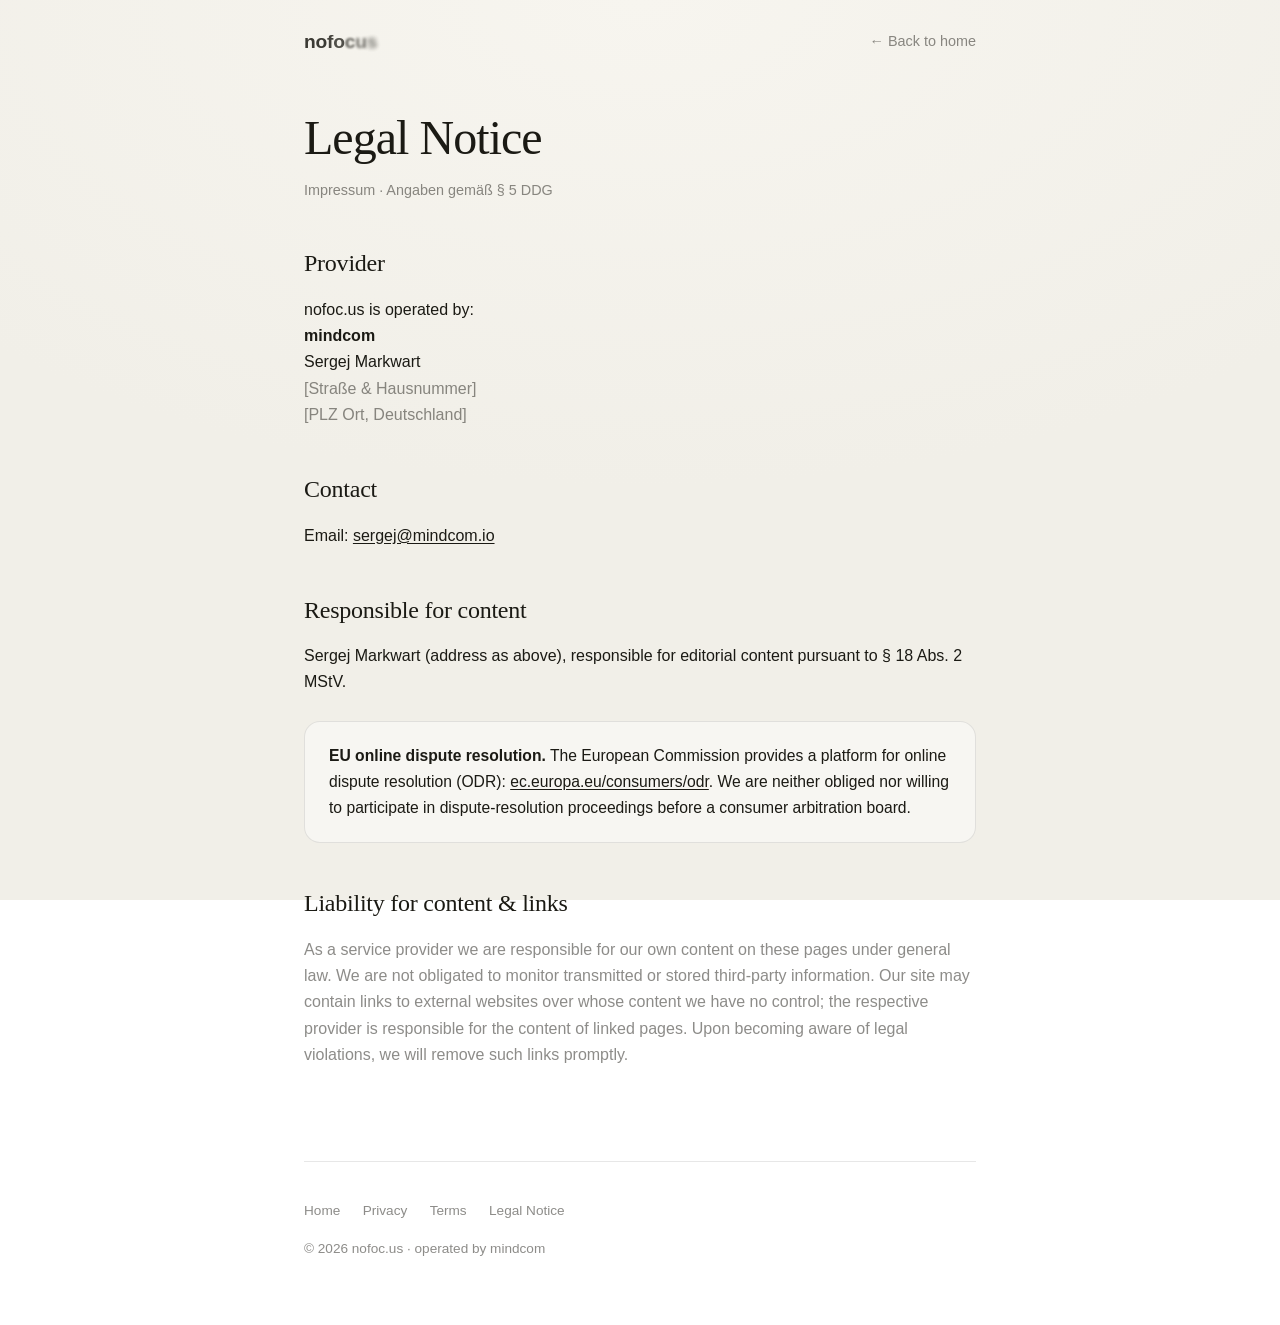
==== docs/imprint.html @ 4979b0a7 "Set Pro price to $5.90 one-time; add privacy, terms & legal notice pages Co-Authored-By: Claude Opus" ====
<!DOCTYPE html>
<html lang="en">
  <head>
    <meta charset="UTF-8" />
    <meta name="viewport" content="width=device-width, initial-scale=1.0" />
    <title>Legal Notice / Impressum — nofocus</title>
    <meta name="description" content="Legal notice and provider identification for nofoc.us." />
    <meta name="theme-color" content="#f1efe8" />
    <link rel="icon" type="image/png" href="icon128.png" />
    <link rel="canonical" href="https://nofoc.us/imprint.html" />
    <link rel="stylesheet" href="legal.css" />
  </head>
  <body>
    <div class="wrap">
      <nav class="nav">
        <a class="logo" href="/" aria-label="nofocus"
          >no<span class="fade"><span>f</span><span>o</span><span>c</span><span>u</span><span>s</span></span></a
        >
        <a class="back" href="/">← Back to home</a>
      </nav>

      <main>
        <h1 class="doc-title">Legal Notice</h1>
        <p class="effective">Impressum · Angaben gemäß § 5 DDG</p>

        <h2>Provider</h2>
        <p>
          nofoc.us is operated by:<br />
          <strong>mindcom</strong><br />
          Sergej Markwart<br />
          <!-- TODO: Vollständige Postanschrift für ein gültiges Impressum eintragen -->
          <span class="muted">[Straße &amp; Hausnummer]</span><br />
          <span class="muted">[PLZ Ort, Deutschland]</span>
        </p>

        <h2>Contact</h2>
        <p>
          Email: <a href="mailto:sergej@mindcom.io">sergej@mindcom.io</a>
        </p>

        <h2>Responsible for content</h2>
        <p>
          Sergej Markwart (address as above), responsible for editorial content
          pursuant to § 18 Abs. 2 MStV.
        </p>

        <div class="callout">
          <strong>EU online dispute resolution.</strong> The European Commission
          provides a platform for online dispute resolution (ODR):
          <a href="https://ec.europa.eu/consumers/odr" target="_blank" rel="noopener">ec.europa.eu/consumers/odr</a>.
          We are neither obliged nor willing to participate in dispute-resolution
          proceedings before a consumer arbitration board.
        </div>

        <h2>Liability for content &amp; links</h2>
        <p class="muted">
          As a service provider we are responsible for our own content on these
          pages under general law. We are not obligated to monitor transmitted or
          stored third-party information. Our site may contain links to external
          websites over whose content we have no control; the respective provider
          is responsible for the content of linked pages. Upon becoming aware of
          legal violations, we will remove such links promptly.
        </p>
      </main>

      <footer>
        <div class="foot-links">
          <a href="/">Home</a>
          <a href="/privacy.html">Privacy</a>
          <a href="/terms.html">Terms</a>
          <a href="/imprint.html">Legal Notice</a>
        </div>
        © 2026 nofoc.us · operated by mindcom
      </footer>
    </div>
  </body>
</html>
---- docs/legal.css ----
/* Shared styles for nofoc.us legal pages — matches the landing aesthetic. */
:root {
  --bg: #f1efe8;
  --bg-center: #f7f5ef;
  --ink: #1b1a14;
  --muted: rgba(27, 26, 20, 0.5);
  --hair: rgba(27, 26, 20, 0.1);
  --sans: -apple-system, "SF Pro Text", "Segoe UI", Roboto, Helvetica, Arial,
    sans-serif;
  --serif: "New York", "Iowan Old Style", "Palatino Linotype", Palatino, Georgia,
    ui-serif, serif;
}

@media (prefers-color-scheme: dark) {
  :root {
    --bg: #0d0d0b;
    --bg-center: #17170f;
    --ink: #ece8df;
    --muted: rgba(236, 232, 223, 0.5);
    --hair: rgba(236, 232, 223, 0.12);
  }
}

* { box-sizing: border-box; margin: 0; padding: 0; }

body {
  background: radial-gradient(120% 90% at 50% 0%, var(--bg-center) 0%, var(--bg) 60%);
  background-attachment: fixed;
  color: var(--ink);
  font-family: var(--sans);
  -webkit-font-smoothing: antialiased;
  text-rendering: optimizeLegibility;
  line-height: 1.65;
}

.wrap { max-width: 720px; margin: 0 auto; padding: 0 24px; }

/* Logo wordmark — "no" sharp, "focus" progressively blurred */
.logo {
  font-family: var(--sans);
  font-weight: 600;
  letter-spacing: -0.01em;
  color: var(--ink);
  user-select: none;
  text-decoration: none;
  display: inline-block;
}
.logo .fade span { display: inline-block; }
.logo .fade span:nth-child(1) { filter: blur(0.3px); opacity: 0.95; }
.logo .fade span:nth-child(2) { filter: blur(0.6px); opacity: 0.88; }
.logo .fade span:nth-child(3) { filter: blur(1px);   opacity: 0.8;  }
.logo .fade span:nth-child(4) { filter: blur(1.5px); opacity: 0.72; }
.logo .fade span:nth-child(5) { filter: blur(2px);   opacity: 0.64; }

.nav {
  display: flex;
  align-items: center;
  justify-content: space-between;
  padding: 26px 0 0;
}
.nav .logo { font-size: 1.2rem; opacity: 0.85; }
.nav a.back {
  color: var(--muted);
  text-decoration: none;
  font-size: 0.9rem;
  transition: color 0.2s ease;
}
.nav a.back:hover { color: var(--ink); }

main { padding: 6vh 0 4vh; }

.doc-title {
  font-family: var(--serif);
  font-weight: 500;
  font-size: clamp(2rem, 6vw, 3rem);
  letter-spacing: -0.02em;
  line-height: 1.1;
}
.effective {
  margin-top: 0.9rem;
  color: var(--muted);
  font-size: 0.9rem;
}
.lede {
  margin-top: 1.6rem;
  font-size: 1.08rem;
  color: var(--ink);
}

h2 {
  font-family: var(--serif);
  font-weight: 500;
  font-size: 1.5rem;
  letter-spacing: -0.01em;
  margin: 2.6rem 0 0.8rem;
}
h3 {
  font-size: 1.05rem;
  font-weight: 600;
  margin: 1.6rem 0 0.4rem;
}
p { margin: 0.7rem 0; color: var(--ink); }
.muted { color: var(--muted); }

ul { margin: 0.7rem 0 0.7rem 1.3rem; }
li { margin: 0.35rem 0; }

a { color: var(--ink); text-underline-offset: 2px; }

.callout {
  margin: 1.6rem 0;
  padding: 1.3rem 1.5rem;
  border: 1px solid var(--hair);
  border-radius: 16px;
  background: rgba(255, 255, 255, 0.45);
  font-size: 0.98rem;
}
@media (prefers-color-scheme: dark) {
  .callout { background: rgba(255, 255, 255, 0.04); }
}

footer {
  border-top: 1px solid var(--hair);
  margin-top: 5vh;
  padding: 2.4rem 0 4rem;
  font-size: 0.85rem;
  color: var(--muted);
}
footer a { color: var(--muted); text-decoration: none; }
footer a:hover { color: var(--ink); }
.foot-links { display: flex; gap: 1.4rem; flex-wrap: wrap; margin-bottom: 1rem; }
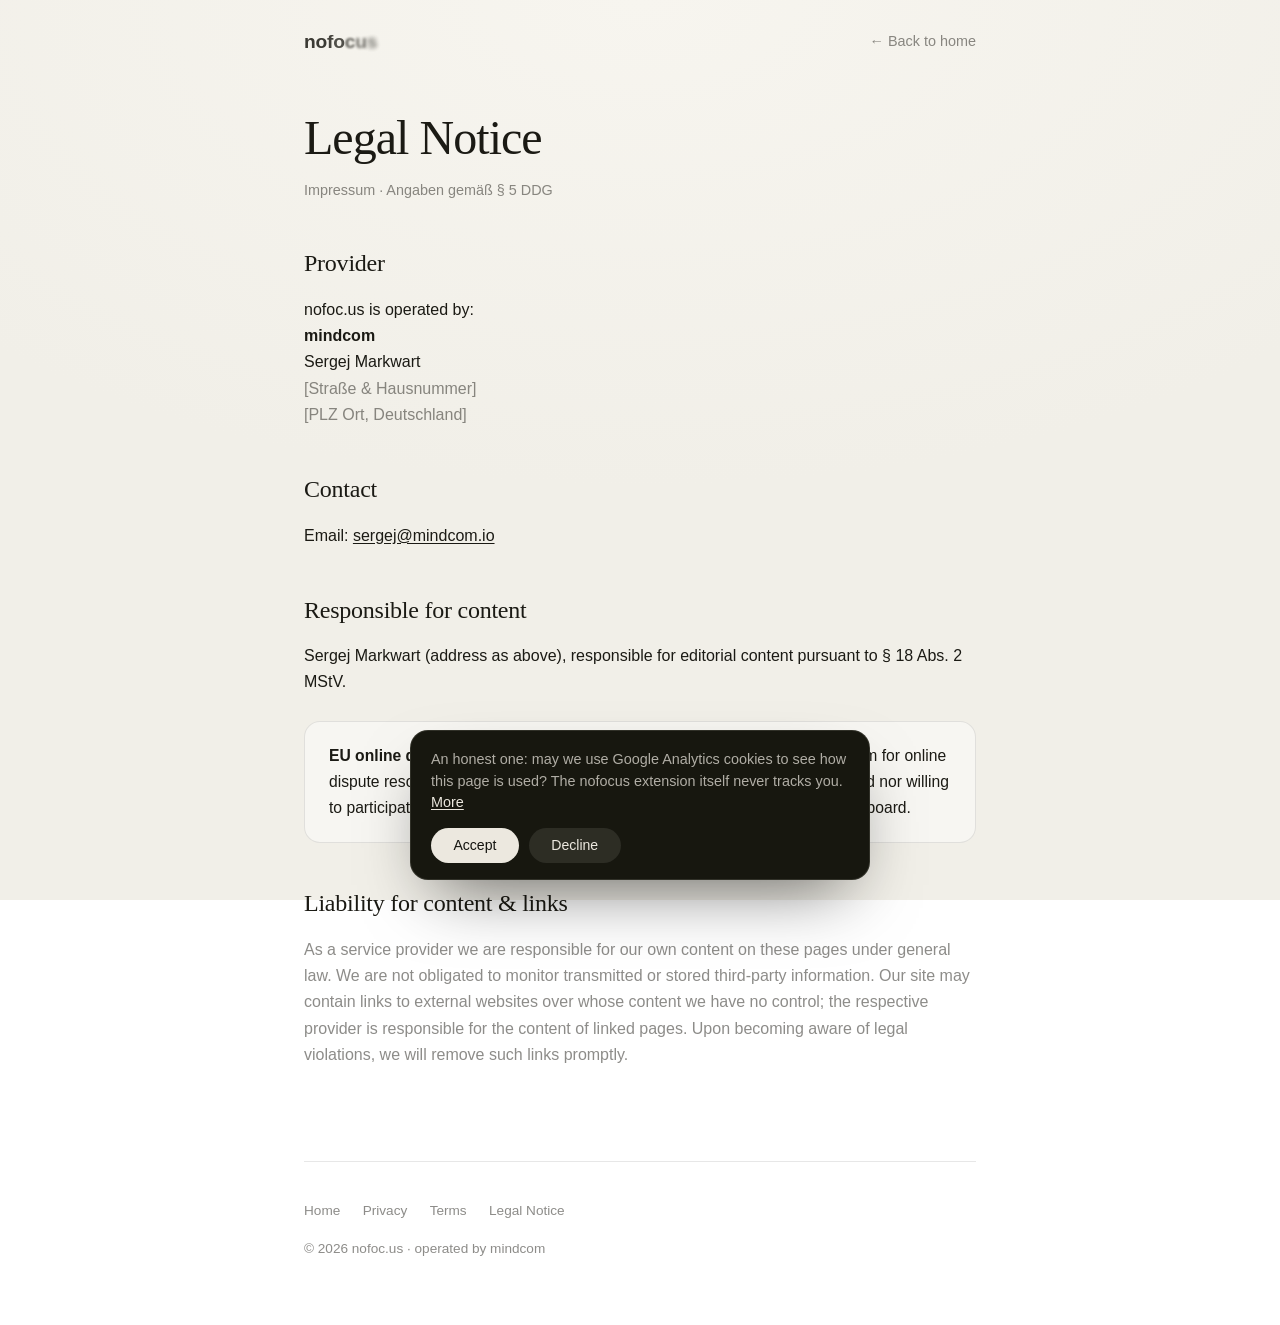
==== commit 54dfa01d: "Gate Google Analytics behind a consent banner (Consent Mode v2) GA defaults to denied; loads only af" ====
--- a/docs/imprint.html
+++ b/docs/imprint.html
@@ -3,6 +3,28 @@
   <head>
     <meta charset="UTF-8" />
     <meta name="viewport" content="width=device-width, initial-scale=1.0" />
+
+    <!-- Google tag (gtag.js) with Consent Mode v2 — denied until the visitor accepts -->
+    <script async src="https://www.googletagmanager.com/gtag/js?id=G-36F7ET3RFY"></script>
+    <script>
+      window.dataLayer = window.dataLayer || [];
+      function gtag(){dataLayer.push(arguments);}
+      gtag('consent', 'default', {
+        'ad_storage': 'denied',
+        'ad_user_data': 'denied',
+        'ad_personalization': 'denied',
+        'analytics_storage': 'denied',
+        'wait_for_update': 500
+      });
+      try {
+        if (localStorage.getItem('nofocus-consent') === 'granted') {
+          gtag('consent', 'update', { 'analytics_storage': 'granted' });
+        }
+      } catch (e) {}
+      gtag('js', new Date());
+      gtag('config', 'G-36F7ET3RFY');
+    </script>
+
     <title>Legal Notice / Impressum — nofocus</title>
     <meta name="description" content="Legal notice and provider identification for nofoc.us." />
     <meta name="theme-color" content="#f1efe8" />
@@ -73,5 +95,6 @@
         © 2026 nofoc.us · operated by mindcom
       </footer>
     </div>
+    <script src="consent.js"></script>
   </body>
 </html>
